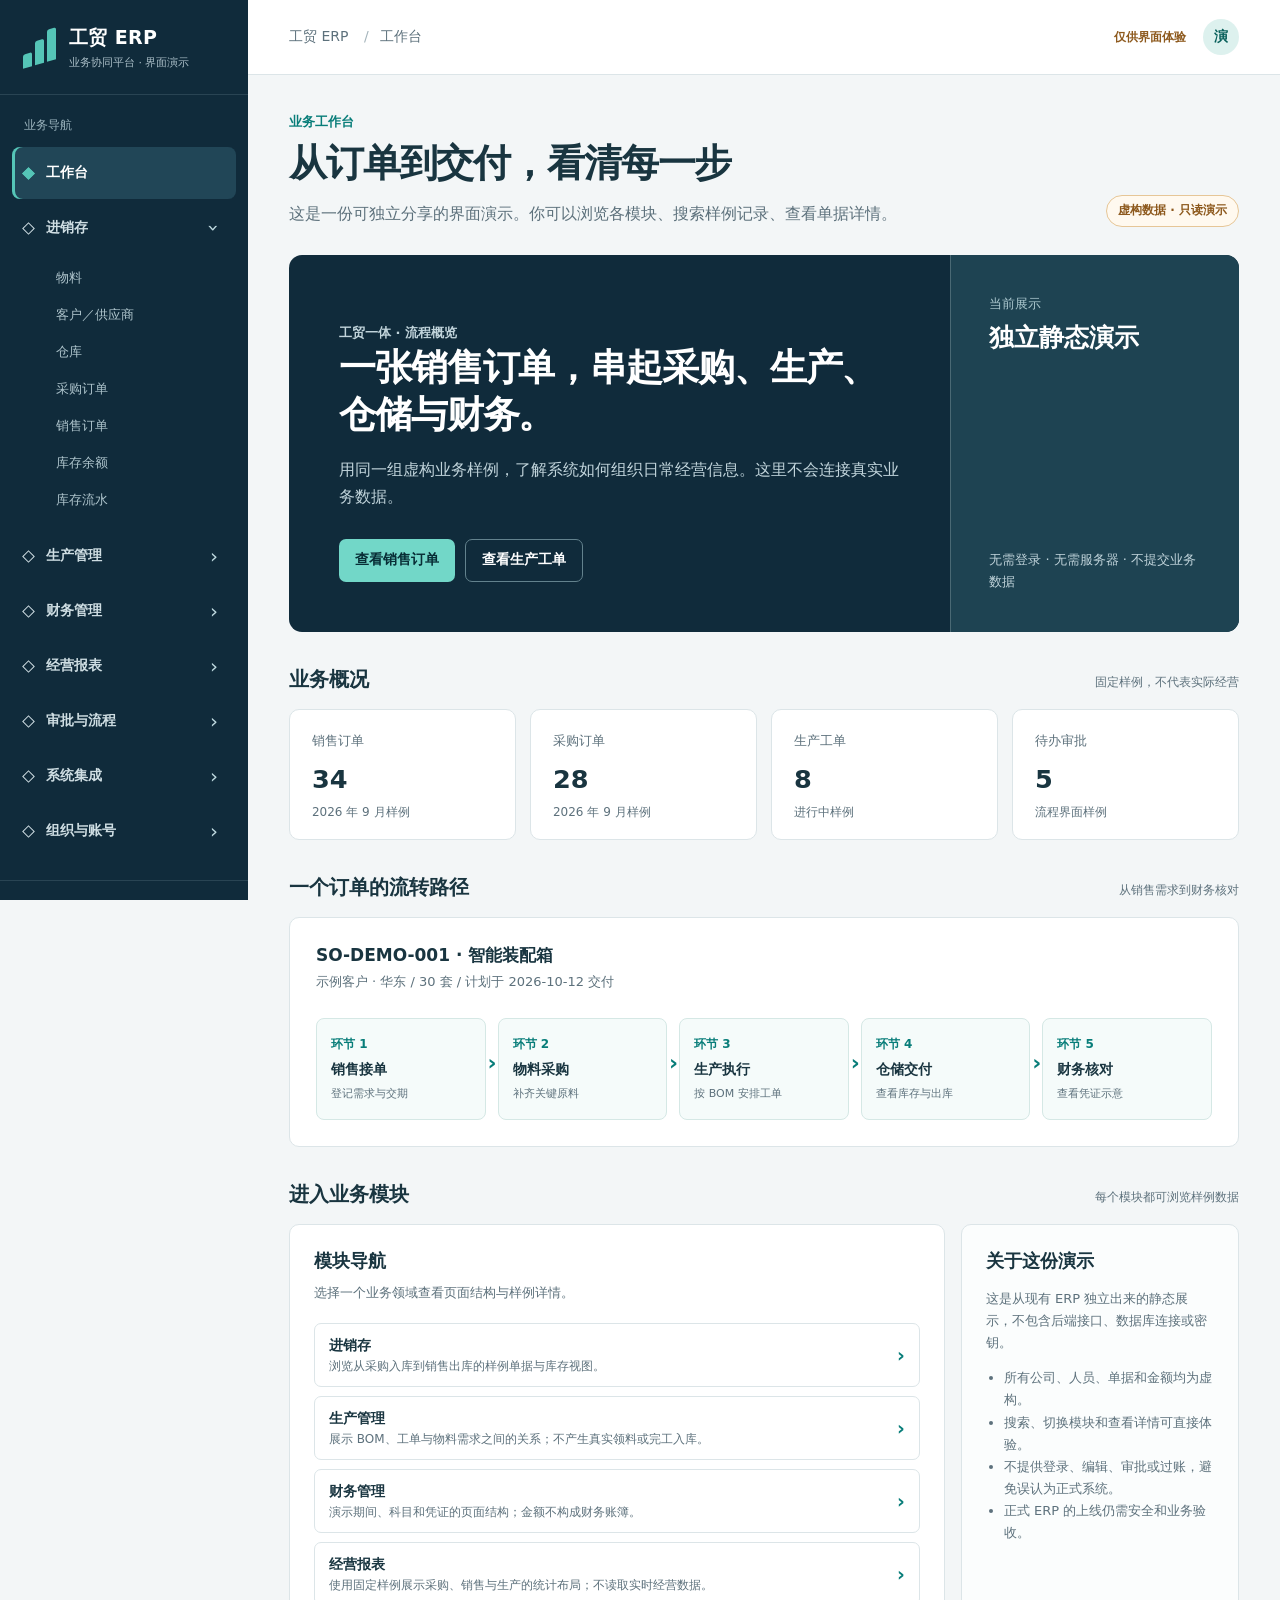
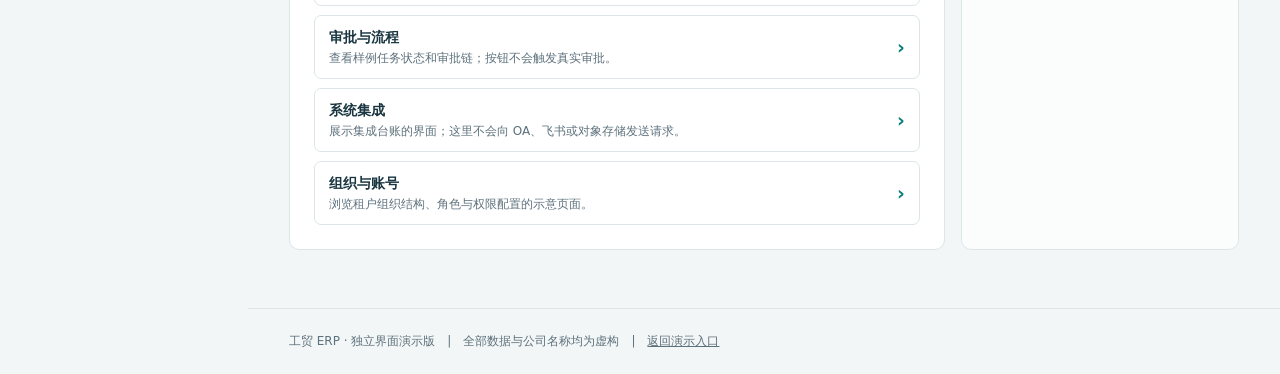
==== app.html @ 111244ff "Add standalone demo workspace page" ====
<!doctype html>
<html lang="zh-CN">
  <head>
    <meta charset="UTF-8" />
    <meta name="viewport" content="width=device-width, initial-scale=1" />
    <meta http-equiv="Content-Security-Policy" content="default-src 'self'; connect-src 'none'; img-src 'self' data:; script-src 'self'; style-src 'self'; object-src 'none'; base-uri 'none'; form-action 'none'" />
    <meta name="description" content="工贸 ERP 独立界面演示。全部内容为虚构样例，不连接业务系统。" />
    <meta name="theme-color" content="#102b3b" />
    <title>工贸 ERP · 界面演示</title>
    <link rel="stylesheet" href="./styles.css" />
    <script src="./app.js" defer></script>
  </head>
  <body>
    <a class="skip-link" href="#main-content">跳转到主内容</a>
    <div class="site-shell">
      <aside class="sidebar" id="sidebar" aria-label="业务导航">
        <a class="brand" href="#/home" aria-label="工贸 ERP 演示工作台">
          <span class="brand-mark" aria-hidden="true"><i></i><i></i><i></i></span>
          <span><strong>工贸 ERP</strong><small>业务协同平台 · 界面演示</small></span>
        </a>
        <div class="sidebar-inner">
          <p class="nav-caption">业务导航</p>
          <nav id="nav" aria-label="模块导航"></nav>
        </div>
        <div class="sidebar-note">
          <span class="demo-light" aria-hidden="true"></span><strong>独立演示版</strong>
          <p>只展示虚构数据；不会访问正式 ERP，也不会保存业务操作。</p>
        </div>
      </aside>

      <div class="main-column">
        <header class="topbar">
          <button class="mobile-menu" id="mobile-menu" type="button" aria-label="打开业务导航" aria-controls="sidebar" aria-expanded="false">
            <span></span><span></span><span></span>
          </button>
          <div class="breadcrumb" id="breadcrumb" aria-label="当前位置">工贸 ERP <span>/</span> 工作台</div>
          <div class="topbar-right">
            <span class="topbar-demo">仅供界面体验</span>
            <span class="avatar" aria-label="演示用户">演</span>
          </div>
        </header>
        <main id="main-content" tabindex="-1"></main>
        <footer class="site-footer">工贸 ERP · 独立界面演示版　|　全部数据与公司名称均为虚构　|　<a href="./index.html">返回演示入口</a></footer>
      </div>
    </div>
    <button class="nav-backdrop" id="nav-backdrop" type="button" aria-label="关闭业务导航" hidden></button>
    <dialog id="detail-dialog" class="detail-dialog" aria-labelledby="dialog-title">
      <div class="dialog-head">
        <div><span class="dialog-eyebrow">样例详情</span><h2 id="dialog-title">业务单据</h2></div>
        <button id="close-dialog" type="button" class="icon-close" aria-label="关闭详情">×</button>
      </div>
      <div id="dialog-content"></div>
      <p class="dialog-note">此处仅供查看示例，不会提交、审批或过账。</p>
    </dialog>
    <div class="sr-only" id="status" role="status" aria-live="polite"></div>
  </body>
</html>
---- styles.css ----
:root {
  color-scheme: light;
  font-family: "Inter", "PingFang SC", "Microsoft YaHei", system-ui, sans-serif;
  font-size: 16px;
  color: #193540;
  background: #f3f6f7;
  --nav: #102b3b;
  --nav-hover: #214657;
  --teal: #087d79;
  --teal-dark: #076763;
  --mint: #55c5b7;
  --paper: #ffffff;
  --canvas: #f3f6f7;
  --ink: #193540;
  --muted: #5d717c;
  --line: #dce5e8;
  --soft: #eaf4f2;
  --amber: #8d591d;
}

* { box-sizing: border-box; }
html { scroll-behavior: smooth; }
body { margin: 0; min-width: 320px; }
button, input { font: inherit; }
button { cursor: pointer; }
a { color: inherit; }
:focus-visible { outline: 3px solid #2a9f9b; outline-offset: 3px; }
[hidden] { display: none !important; }
.sr-only { position: absolute; width: 1px; height: 1px; padding: 0; margin: -1px; overflow: hidden; clip: rect(0, 0, 0, 0); white-space: nowrap; border: 0; }
.skip-link { position: fixed; z-index: 100; top: -60px; left: 12px; padding: 10px 16px; background: white; border: 2px solid var(--teal); text-decoration: none; }
.skip-link:focus { top: 12px; }

.site-shell { min-height: 100vh; display: grid; grid-template-columns: 248px minmax(0, 1fr); }
.sidebar { position: sticky; top: 0; height: 100vh; display: flex; flex-direction: column; overflow-y: auto; background: var(--nav); color: #ecf5f6; z-index: 30; }
.brand { min-height: 95px; padding: 24px 23px; display: flex; gap: 13px; align-items: center; border-bottom: 1px solid #294453; color: white; text-decoration: none; }
.brand strong, .brand small { display: block; }
.brand strong { font-size: 19px; letter-spacing: .02em; }
.brand small { margin-top: 4px; font-size: 11px; color: #a9bdc6; }
.brand-mark { width: 33px; height: 34px; display: flex; align-items: flex-end; gap: 3px; transform: skewY(-16deg); flex: none; }
.brand-mark i { display: block; flex: 1; background: var(--mint); border-radius: 2px 2px 0 0; }
.brand-mark i:nth-child(1) { height: 14px; }
.brand-mark i:nth-child(2) { height: 24px; }
.brand-mark i:nth-child(3) { height: 32px; }
.sidebar-inner { padding: 22px 12px 20px; flex: 1; }
.nav-caption { margin: 0 12px 13px; color: #9bb4be; font-size: 12px; }
.nav-row { display: flex; align-items: center; min-height: 52px; border-radius: 8px; margin: 3px 0; }
.nav-row:hover, .nav-row.active { background: var(--nav-hover); }
.nav-row.active { box-shadow: inset 3px 0 0 var(--mint); }
.nav-link { display: flex; align-items: center; min-height: 52px; flex: 1; min-width: 0; gap: 13px; padding: 10px 12px; color: #cfdee3; text-decoration: none; font-size: 14px; font-weight: 600; }
.nav-row.active .nav-link { color: white; }
.nav-icon { width: 9px; height: 9px; border: 1.5px solid currentColor; transform: rotate(45deg); flex: none; }
.nav-row.active .nav-icon { background: var(--mint); border-color: var(--mint); }
.nav-expand { width: 44px; height: 44px; flex: none; border: 0; border-radius: 8px; color: #bfdae0; background: none; font-size: 20px; line-height: 1; }
.nav-expand:hover { background: #2c5868; color: white; }
.nav-expand[aria-expanded="true"] .chevron { transform: rotate(90deg); }
.chevron { display: block; transition: transform .18s ease; }
.subnav { padding: 3px 0 9px 33px; display: grid; gap: 1px; }
.subnav a { display: block; padding: 9px 11px; border-radius: 6px; color: #aec4cc; font-size: 13px; text-decoration: none; }
.subnav a:hover, .subnav a.active { color: white; background: #214657; }
.subnav a.active { box-shadow: inset 2px 0 0 var(--mint); }
.sidebar-note { padding: 22px 24px 26px; border-top: 1px solid #294453; font-size: 12px; line-height: 1.6; }
.sidebar-note strong { font-weight: 600; }
.sidebar-note p { margin: 10px 0 0; color: #a9bdc6; }
.demo-light { display: inline-block; width: 8px; height: 8px; margin-right: 8px; border-radius: 50%; background: #e4af64; }

.main-column { min-width: 0; display: flex; flex-direction: column; }
.topbar { height: 75px; display: flex; align-items: center; justify-content: space-between; gap: 16px; padding: 0 clamp(20px, 3.2vw, 48px); background: white; border-bottom: 1px solid var(--line); }
.breadcrumb { min-width: 0; flex: 1; color: var(--muted); font-size: 14px; }
.breadcrumb span { padding: 0 11px; color: #a4b4bb; }
.topbar-right { display: flex; align-items: center; gap: 17px; }
.topbar-demo { color: var(--amber); font-size: 12px; font-weight: 600; }
.avatar { width: 36px; height: 36px; display: grid; place-items: center; border-radius: 50%; color: #075f5a; background: #ddf1ee; font-size: 14px; font-weight: 700; }
.mobile-menu { display: none; width: 44px; height: 44px; padding: 12px 10px; border: 1px solid var(--line); border-radius: 8px; background: white; }
.mobile-menu span { display: block; height: 2px; margin: 4px 0; background: var(--ink); }
.nav-backdrop { display: none; }

#main-content { width: min(100%, 1500px); min-width: 0; flex: 1; margin: 0 auto; padding: 38px clamp(20px, 3.2vw, 48px) 58px; outline: none; }
.page-heading { display: flex; align-items: flex-end; justify-content: space-between; gap: 24px; margin-bottom: 28px; }
.eyebrow { margin: 0 0 9px; color: var(--teal); font-size: 13px; font-weight: 700; }
h1 { margin: 0; font-size: clamp(28px, 3vw, 38px); line-height: 1.25; letter-spacing: -.03em; }
.page-lead { max-width: 680px; margin: 12px 0 0; color: var(--muted); line-height: 1.7; }
.demo-pill { flex: none; display: inline-flex; align-items: center; min-height: 32px; padding: 5px 11px; border: 1px solid #e6c697; border-radius: 100px; color: var(--amber); background: #fff9ef; font-size: 12px; font-weight: 700; }
.site-footer { padding: 24px clamp(20px, 3.2vw, 48px); color: var(--muted); border-top: 1px solid var(--line); font-size: 12px; }

.hero { display: grid; grid-template-columns: minmax(0, 1.6fr) minmax(250px, .7fr); overflow: hidden; border-radius: 13px; background: var(--nav); color: white; }
.hero-main { padding: clamp(30px, 4vw, 50px); }
.hero-kicker { margin: 0 0 12px; color: #80d3c8; font-size: 13px; font-weight: 700; }
.hero h2 { max-width: 620px; margin: 0; font-size: clamp(24px, 3vw, 37px); line-height: 1.28; letter-spacing: -.03em; }
.hero p { max-width: 570px; margin: 17px 0 0; color: #c1d4db; line-height: 1.7; }
.hero-actions { display: flex; flex-wrap: wrap; gap: 10px; margin-top: 29px; }
.primary-link, .secondary-link, .ghost-button { min-height: 43px; display: inline-flex; align-items: center; justify-content: center; padding: 10px 16px; border-radius: 7px; font-size: 14px; font-weight: 600; text-decoration: none; }
.primary-link { color: #082e36; background: #72d7c8; }
.primary-link:hover { background: #92e3d8; }
.secondary-link { color: white; border: 1px solid #63828d; }
.secondary-link:hover { background: #294958; }
.ghost-button { color: var(--teal-dark); background: white; border: 1px solid var(--line); }
.ghost-button:hover { background: var(--soft); }
.hero-side { padding: clamp(30px, 3vw, 42px); display: flex; flex-direction: column; justify-content: space-between; background: #1e4352; border-left: 1px solid #4a6974; }
.hero-side span { color: #abc7ce; font-size: 13px; }
.hero-side strong { display: block; margin-top: 8px; font-size: 25px; }
.hero-side p { margin: 30px 0 0; color: #c1d4db; font-size: 13px; line-height: 1.7; }

.section-head { display: flex; justify-content: space-between; align-items: baseline; gap: 16px; margin: 34px 0 16px; }
.section-head h2 { margin: 0; font-size: 20px; }
.section-head span { color: var(--muted); font-size: 12px; }
.metric-grid { display: grid; grid-template-columns: repeat(4, minmax(0, 1fr)); gap: 14px; }
.metric { padding: 22px 22px 18px; background: white; border: 1px solid var(--line); border-radius: 10px; }
.metric-label { display: block; color: var(--muted); font-size: 13px; }
.metric strong { display: block; margin-top: 14px; font-size: clamp(23px, 2vw, 31px); line-height: 1.2; font-variant-numeric: tabular-nums; }
.metric small { display: block; margin-top: 9px; color: var(--muted); font-size: 12px; }
.metric small.up { color: var(--teal-dark); }
.metric small.warn { color: var(--amber); }
.flow-card, .panel, .notice-card { background: white; border: 1px solid var(--line); border-radius: 10px; }
.flow-card { padding: 26px; }
.flow-card h3 { margin: 0 0 6px; font-size: 17px; }
.flow-card > p { margin: 0; color: var(--muted); font-size: 13px; }
.flow-line { display: grid; grid-template-columns: repeat(5, minmax(0, 1fr)); gap: 12px; margin-top: 27px; }
.flow-step { position: relative; min-width: 0; padding: 17px 14px; border: 1px solid #d5e8e5; border-radius: 8px; background: #f5fbfa; }
.flow-step:not(:last-child)::after { content: '›'; position: absolute; right: -12px; top: 31px; z-index: 1; color: var(--teal); font-size: 22px; font-weight: 700; }
.flow-step span { display: block; color: var(--teal); font-size: 12px; font-weight: 700; }
.flow-step strong { display: block; margin-top: 8px; font-size: 14px; }
.flow-step small { display: block; margin-top: 7px; color: var(--muted); font-size: 11px; line-height: 1.5; }
.content-grid { display: grid; grid-template-columns: minmax(0, 1.65fr) minmax(250px, .7fr); gap: 16px; }
.panel { min-width: 0; padding: 24px; }
.panel h2, .notice-card h2 { margin: 0 0 15px; font-size: 18px; }
.panel-intro { margin: -5px 0 19px; color: var(--muted); font-size: 13px; line-height: 1.6; }
.notice-card { padding: 24px; background: #fbfdfd; }
.notice-card p, .notice-card li { color: var(--muted); font-size: 13px; line-height: 1.7; }
.notice-card ul { padding-left: 18px; margin: 12px 0 0; }
.module-links { display: grid; gap: 9px; }
.module-link { display: flex; align-items: center; justify-content: space-between; gap: 15px; min-height: 58px; padding: 11px 14px; border: 1px solid var(--line); border-radius: 7px; text-decoration: none; }
.module-link:hover { border-color: #83bdb9; background: #f5fbfa; }
.module-link strong { font-size: 14px; }
.module-link small { display: block; margin-top: 3px; color: var(--muted); font-size: 12px; }
.module-link b { color: var(--teal); font-size: 19px; }

.tab-list { display: flex; flex-wrap: wrap; gap: 8px; margin: 0 0 19px; }
.tab-list a { display: inline-flex; align-items: center; min-height: 42px; padding: 8px 13px; border: 1px solid var(--line); border-radius: 7px; color: var(--muted); background: white; text-decoration: none; font-size: 13px; }
.tab-list a:hover { border-color: #82bdb9; }
.tab-list a.active { color: white; border-color: var(--teal); background: var(--teal); }
.table-toolbar { display: flex; justify-content: space-between; align-items: center; gap: 16px; margin-bottom: 16px; }
.table-toolbar h2 { margin: 0; font-size: 18px; }
.search-label { width: min(260px, 100%); color: var(--muted); font-size: 12px; }
.search-label span { display: block; margin-bottom: 5px; }
.search-label input { width: 100%; min-height: 41px; padding: 9px 11px; border: 1px solid #c9d7dc; border-radius: 7px; color: var(--ink); background: white; font-size: 14px; }
.search-label input::placeholder { color: #74858e; }
.table-scroll { max-width: 100%; overflow-x: auto; }
table { width: 100%; min-width: 680px; border-collapse: collapse; text-align: left; }
th { padding: 12px 14px; color: #667984; background: #f6f9f9; font-size: 12px; font-weight: 700; white-space: nowrap; }
td { padding: 14px; border-bottom: 1px solid #e8eef0; font-size: 13px; line-height: 1.5; white-space: nowrap; }
tbody tr:last-child td { border-bottom: 0; }
td:first-child { color: var(--ink); font-weight: 600; }
.number { font-variant-numeric: tabular-nums; white-space: nowrap; }
.status-tag { display: inline-block; min-width: 68px; padding: 5px 8px; border-radius: 5px; color: #066962; background: #e1f2ef; font-size: 12px; font-weight: 700; text-align: center; white-space: nowrap; }
.status-tag.pending { color: var(--amber); background: #fff3dc; }
.status-tag.neutral { color: #526a77; background: #eaf0f2; }
.text-button { padding: 8px 4px; border: 0; color: var(--teal-dark); background: transparent; font-size: 13px; font-weight: 700; text-decoration: underline; text-underline-offset: 3px; }
.text-button:hover { color: #044c49; }
.empty-state { padding: 30px 12px; color: var(--muted); text-align: center; font-size: 13px; }
.table-footer { margin: 14px 0 0; color: var(--muted); font-size: 12px; }

.detail-dialog { width: min(520px, calc(100vw - 32px)); max-height: min(82vh, 700px); padding: 0; border: 1px solid var(--line); border-radius: 12px; color: var(--ink); box-shadow: 0 22px 60px #0b27324d; }
.detail-dialog::backdrop { background: #0a2435a8; }
.dialog-head { display: flex; align-items: flex-start; justify-content: space-between; padding: 25px 27px 18px; border-bottom: 1px solid var(--line); }
.dialog-eyebrow { color: var(--teal); font-size: 12px; font-weight: 700; }
.dialog-head h2 { margin: 6px 0 0; font-size: 22px; }
.icon-close { width: 42px; height: 42px; border: 1px solid var(--line); border-radius: 7px; color: var(--ink); background: white; font-size: 26px; line-height: 1; }
.icon-close:hover { background: var(--soft); }
.detail-list { display: grid; grid-template-columns: 120px minmax(0, 1fr); gap: 14px 20px; margin: 0; padding: 24px 27px; font-size: 14px; }
.detail-list dt { color: var(--muted); }
.detail-list dd { margin: 0; overflow-wrap: anywhere; font-weight: 600; }
.dialog-note { margin: 0; padding: 16px 27px 22px; border-top: 1px solid var(--line); color: var(--muted); background: #f8fbfb; font-size: 12px; line-height: 1.6; }

@media (max-width: 1120px) {
  .metric-grid { grid-template-columns: repeat(2, minmax(0, 1fr)); }
  .flow-line { grid-template-columns: repeat(3, minmax(0, 1fr)); }
  .flow-step::after { display: none; }
}
@media (max-width: 900px) {
  .site-shell { display: block; }
  .sidebar { position: fixed; left: 0; top: 0; width: min(300px, 86vw); transform: translateX(-102%); transition: transform .22s ease; }
  .sidebar.is-open { transform: translateX(0); }
  .mobile-menu { display: block; }
  .nav-backdrop:not([hidden]) { display: block; position: fixed; inset: 0; z-index: 20; border: 0; background: #0a24359c; }
  .topbar { height: 66px; }
  .hero, .content-grid { grid-template-columns: minmax(0, 1fr); }
  .hero-side { border-left: 0; border-top: 1px solid #4a6974; }
  .hero-side p { margin-top: 14px; }
}
@media (max-width: 620px) {
  #main-content { padding-top: 28px; }
  .topbar-demo { display: none; }
  .page-heading { display: block; }
  .demo-pill { margin-top: 18px; }
  .metric-grid { gap: 10px; }
  .metric { padding: 17px; }
  .flow-line { grid-template-columns: 1fr; }
  .flow-step { padding: 14px; }
  .table-toolbar { align-items: stretch; flex-direction: column; }
  .search-label { width: 100%; }
  .panel, .notice-card, .flow-card { padding: 18px; }
  .breadcrumb { overflow: hidden; text-overflow: ellipsis; white-space: nowrap; }
  .detail-list { grid-template-columns: 1fr; gap: 3px; }
  .detail-list dd { margin-bottom: 9px; }
}
@media (prefers-reduced-motion: reduce) {
  html { scroll-behavior: auto; }
  .sidebar, .chevron { transition: none; }
}
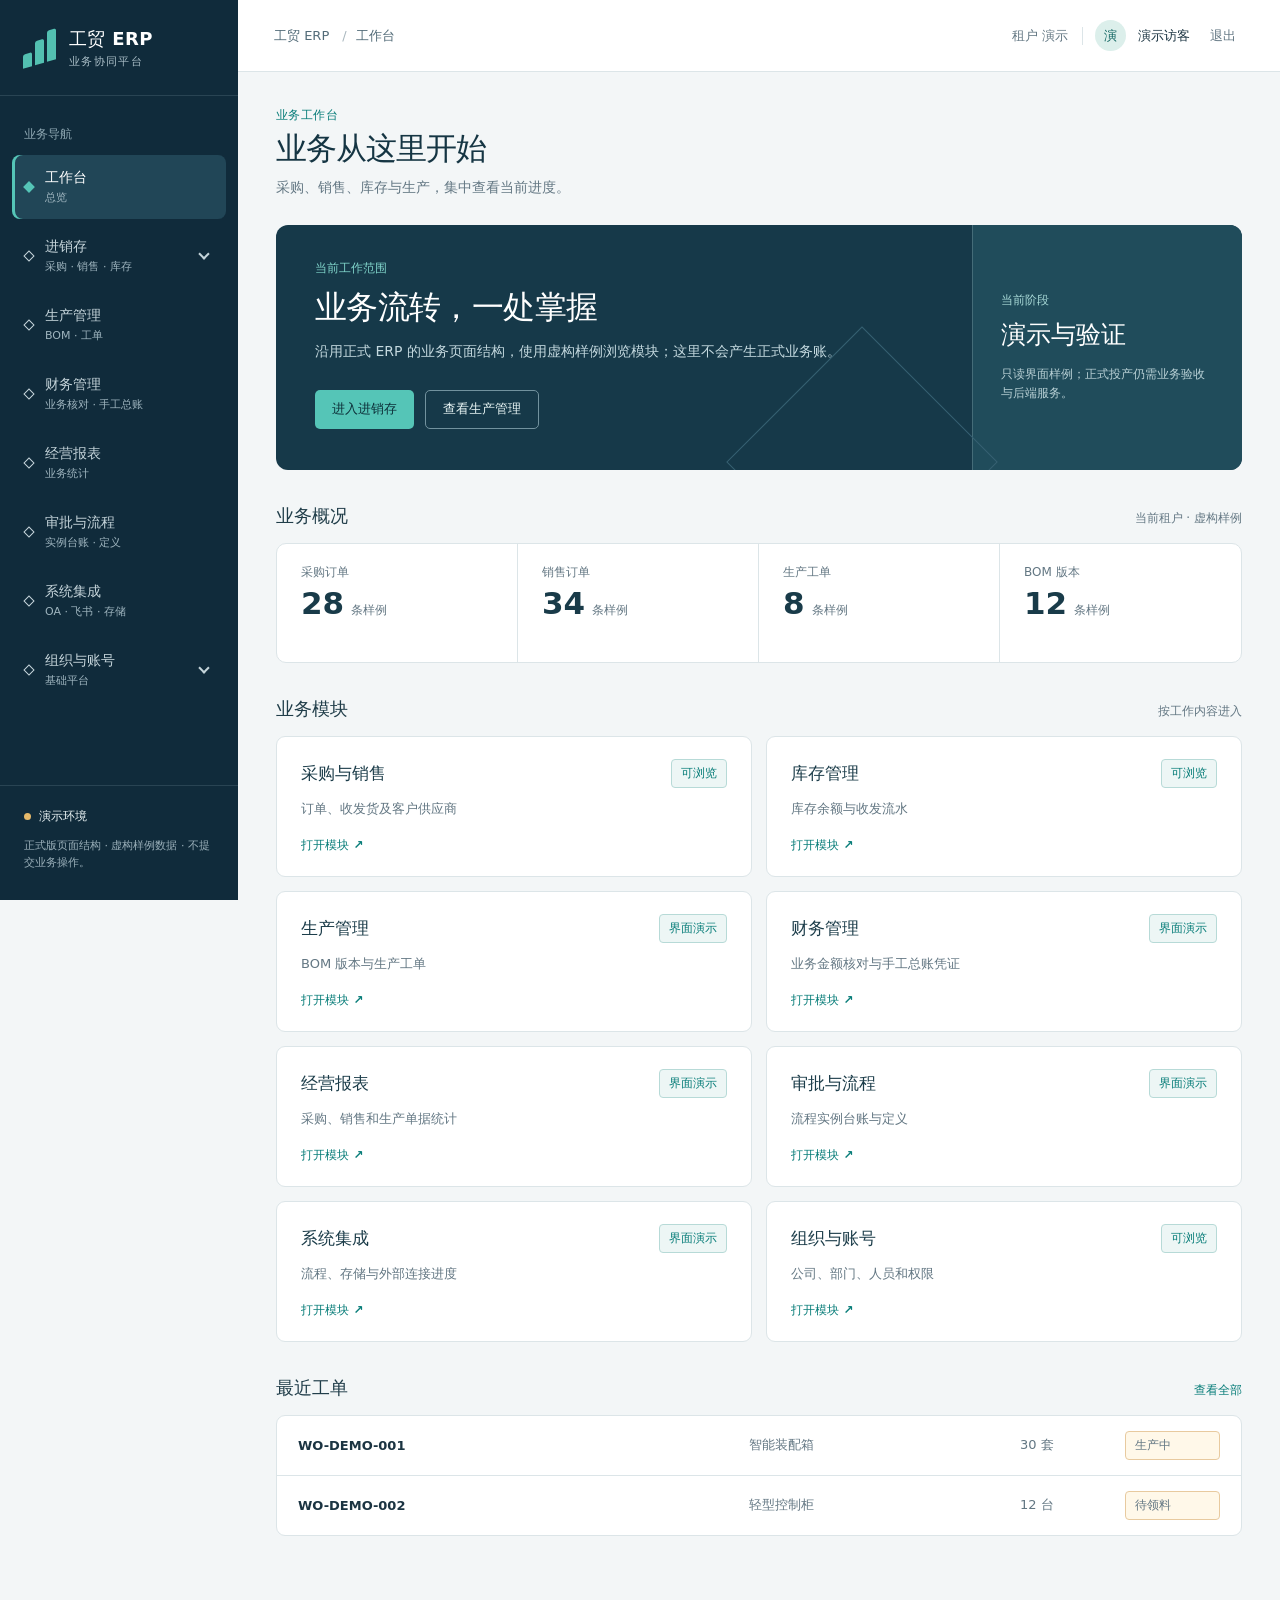
==== commit 987540ba: "Use official ERP shell for public demo" ====
--- a/app.html
+++ b/app.html
@@ -8,39 +8,38 @@
     <meta name="theme-color" content="#102b3b" />
     <title>工贸 ERP · 界面演示</title>
     <link rel="stylesheet" href="./styles.css" />
+    <link rel="stylesheet" href="./formal-base.css" />
+    <link rel="stylesheet" href="./demo-overrides.css" />
     <script src="./app.js" defer></script>
   </head>
   <body>
     <a class="skip-link" href="#main-content">跳转到主内容</a>
-    <div class="site-shell">
-      <aside class="sidebar" id="sidebar" aria-label="业务导航">
+    <div class="app-layout">
+      <aside class="app-sidebar" id="sidebar" aria-label="主导航">
         <a class="brand" href="#/home" aria-label="工贸 ERP 演示工作台">
-          <span class="brand-mark" aria-hidden="true"><i></i><i></i><i></i></span>
-          <span><strong>工贸 ERP</strong><small>业务协同平台 · 界面演示</small></span>
+          <span class="brand-mark" aria-hidden="true"><span></span><span></span><span></span></span>
+          <span><strong>工贸 ERP</strong><small>业务协同平台</small></span>
         </a>
-        <div class="sidebar-inner">
-          <p class="nav-caption">业务导航</p>
-          <nav id="nav" aria-label="模块导航"></nav>
-        </div>
-        <div class="sidebar-note">
-          <span class="demo-light" aria-hidden="true"></span><strong>独立演示版</strong>
-          <p>只展示虚构数据；不会访问正式 ERP，也不会保存业务操作。</p>
+        <p class="nav-caption">业务导航</p>
+        <nav class="main-nav" id="nav" aria-label="业务导航"></nav>
+        <div class="sidebar-foot">
+          <div class="environment-badge"><span class="environment-dot" aria-hidden="true"></span> 演示环境</div>
+          <p>正式版页面结构 · 虚构样例数据 · 不提交业务操作。</p>
         </div>
       </aside>
 
-      <div class="main-column">
-        <header class="topbar">
-          <button class="mobile-menu" id="mobile-menu" type="button" aria-label="打开业务导航" aria-controls="sidebar" aria-expanded="false">
-            <span></span><span></span><span></span>
-          </button>
-          <div class="breadcrumb" id="breadcrumb" aria-label="当前位置">工贸 ERP <span>/</span> 工作台</div>
-          <div class="topbar-right">
-            <span class="topbar-demo">仅供界面体验</span>
-            <span class="avatar" aria-label="演示用户">演</span>
+      <div class="app-main">
+        <header class="app-header">
+          <button class="mobile-menu" id="mobile-menu" type="button" aria-label="打开导航" aria-controls="sidebar" aria-expanded="false">菜单</button>
+          <div class="header-location" id="breadcrumb" aria-label="当前位置">工贸 ERP <span>/</span> 工作台</div>
+          <div class="header-user">
+            <span class="tenant-label">租户 演示</span>
+            <span class="user-avatar" aria-hidden="true">演</span>
+            <span class="user-name">演示访客</span>
+            <a class="header-logout" href="./index.html">退出</a>
           </div>
         </header>
         <main id="main-content" tabindex="-1"></main>
-        <footer class="site-footer">工贸 ERP · 独立界面演示版　|　全部数据与公司名称均为虚构　|　<a href="./index.html">返回演示入口</a></footer>
       </div>
     </div>
     <button class="nav-backdrop" id="nav-backdrop" type="button" aria-label="关闭业务导航" hidden></button>
--- a/styles.css
+++ b/styles.css
@@ -207,4 +207,89 @@
   html { scroll-behavior: auto; }
   .sidebar, .chevron { transition: none; }
 }
+
+/* GitHub Pages demo entry: an invitation, not an authentication form. */
+.entry-page { min-height: 100vh; background: var(--paper); }
+.entry-layout { display: grid; grid-template-columns: minmax(0, 1.1fr) minmax(420px, .9fr); min-height: 100vh; }
+.entry-story { display: flex; flex-direction: column; justify-content: space-between; gap: 46px; min-width: 0; padding: clamp(30px, 4.5vw, 68px); color: white; background: radial-gradient(circle at 90% 5%, #245767 0, transparent 39%), linear-gradient(145deg, #102b3b 0%, #123b49 68%, #0b5554 100%); }
+.entry-story-top { display: flex; align-items: center; gap: 14px; }
+.entry-story-brand strong, .entry-story-brand small { display: block; }
+.entry-story-brand strong { font-size: 19px; letter-spacing: .015em; }
+.entry-story-brand small { margin-top: 3px; color: #a8ccd0; font-size: 12px; }
+.entry-story-body { width: min(100%, 690px); margin: auto 0; }
+.entry-kicker, .entry-access-kicker { margin: 0; color: #72d8ca; font-size: 12px; font-weight: 700; letter-spacing: .16em; }
+.entry-story h1 { margin: 19px 0 20px; max-width: 620px; font-size: clamp(32px, 3.3vw, 53px); font-weight: 750; letter-spacing: -.04em; line-height: 1.18; }
+.entry-story-body > p:not(.entry-kicker) { max-width: 540px; margin: 0; color: #c8dcdf; font-size: 15px; line-height: 1.85; }
+.entry-flow { display: grid; grid-template-columns: repeat(4, minmax(0, 1fr)); gap: 16px; margin: 48px 0 0; padding: 0; list-style: none; counter-reset: entry-step; }
+.entry-flow li { min-width: 0; padding-top: 18px; border-top: 1px solid #83b4b855; counter-increment: entry-step; }
+.entry-flow li::before { content: '0' counter(entry-step); display: block; margin-bottom: 19px; color: #79d9c9; font-size: 12px; font-weight: 700; }
+.entry-flow span, .entry-flow small { display: block; }
+.entry-flow span { font-size: 14px; font-weight: 700; }
+.entry-flow small { margin-top: 7px; color: #aac7ce; font-size: 11px; line-height: 1.5; }
+.entry-story-foot { margin: 0; color: #a8c5cc; font-size: 12px; }
+.entry-access { display: grid; place-items: center; min-width: 0; padding: 48px clamp(30px, 5vw, 96px); background: #f8fbfb; }
+.entry-access-inner { width: min(100%, 440px); }
+.entry-access-mark { display: inline-flex; align-items: center; gap: 10px; margin-bottom: clamp(48px, 9vh, 104px); color: var(--nav); font-size: 13px; font-weight: 800; letter-spacing: .02em; }
+.entry-access-mark span { padding: 5px 8px; border: 1px solid #beddd8; border-radius: 4px; color: var(--teal-dark); background: #eaf6f3; font-size: 11px; font-weight: 700; }
+.entry-access-kicker { color: var(--teal); }
+.entry-access h2 { margin: 13px 0 13px; color: var(--nav); font-size: clamp(29px, 2.5vw, 38px); line-height: 1.24; }
+.entry-access-lead { margin: 0; color: var(--muted); font-size: 14px; line-height: 1.75; }
+.entry-identity { display: flex; align-items: center; gap: 13px; margin: 38px 0 17px; padding: 17px; border: 1px solid var(--line); border-radius: 9px; background: white; }
+.entry-identity-avatar { display: grid; place-items: center; flex: 0 0 42px; height: 42px; border-radius: 50%; color: var(--teal-dark); background: #dcefeb; font-size: 15px; font-weight: 800; }
+.entry-identity strong, .entry-identity small { display: block; }
+.entry-identity strong { font-size: 14px; }
+.entry-identity small { margin-top: 5px; color: var(--muted); font-size: 12px; }
+.entry-button { display: flex; align-items: center; justify-content: space-between; min-height: 50px; padding: 12px 19px; border-radius: 7px; color: white; background: var(--teal); font-size: 14px; font-weight: 700; text-decoration: none; transition: background .18s ease, transform .18s ease; }
+.entry-button:hover { background: var(--teal-dark); transform: translateY(-1px); }
+.entry-button span { font-size: 22px; line-height: 1; }
+.entry-hint { margin: 15px 0 0; color: var(--muted); font-size: 12px; line-height: 1.7; }
+.entry-divider { height: 1px; margin: 35px 0 20px; background: var(--line); }
+.entry-meta { margin: 0; color: #6b7e88; font-size: 12px; line-height: 1.65; }
+@media (max-width: 900px) {
+  .entry-layout { display: flex; flex-direction: column; }
+  .entry-access { order: -1; min-height: 70vh; padding: 42px 24px 48px; }
+  .entry-access-mark { margin-bottom: 56px; }
+  .entry-story { gap: 32px; padding: 35px 24px; }
+  .entry-story-body { margin: 0; }
+  .entry-flow { margin-top: 36px; }
+}
+@media (max-width: 620px) {
+  .entry-access { min-height: 0; }
+  .entry-story h1 { font-size: 34px; }
+  .entry-flow { grid-template-columns: repeat(2, minmax(0, 1fr)); gap: 21px; }
+}
+@media (prefers-reduced-motion: reduce) {
+  .entry-button { transition: none; }
+}
+
+/* The public demo entrance mirrors the real ERP login layout. */
+.demo-login-page { min-height: 100vh; background: #f5f8f8; }
+.demo-login-layout { display: grid; grid-template-columns: minmax(0, 1fr) minmax(440px, 48%); min-height: 100vh; }
+.demo-login-intro { display: flex; flex-direction: column; justify-content: space-between; min-width: 0; min-height: 100vh; padding: clamp(35px, 5vw, 72px); color: white; background: #143a49; }
+.demo-login-brand { display: flex; align-items: center; gap: 14px; font-size: 20px; }
+.demo-login-brand strong { font-weight: 700; }
+.demo-login-message > p { margin: 0 0 18px; color: #76c8c0; font-size: 13px; }
+.demo-login-message h1 { margin: 0 0 22px; font-size: clamp(32px, 4vw, 56px); line-height: 1.25; letter-spacing: -.04em; }
+.demo-login-message h1 span { display: block; }
+.demo-login-message > span { color: #bdd3d9; font-size: 16px; }
+.demo-login-intro > small { color: #b4cdd3; font-size: 12px; }
+.demo-login-panel { display: grid; place-items: center; min-width: 0; padding: 24px; }
+.demo-login-card { width: min(100%, 390px); }
+.demo-login-eyebrow { margin: 0 0 7px; color: #087d79; font-size: 13px; font-weight: 700; }
+.demo-login-card h2 { margin: 0; color: #173948; font-size: 30px; letter-spacing: -.03em; }
+.demo-login-description { margin: 14px 0 26px; color: #637783; font-size: 13px; line-height: 1.6; }
+.demo-login-fields { display: grid; gap: 18px; }
+.demo-login-field > span { display: block; margin-bottom: 9px; color: #405766; font-size: 14px; }
+.demo-login-field > div { display: flex; align-items: center; min-height: 33px; padding: 4px 11px; border: 1px solid #d4dce2; border-radius: 4px; color: #667984; background: #fff; font-size: 13px; }
+.demo-login-button { display: grid; place-items: center; min-height: 44px; margin-top: 18px; border-radius: 4px; color: white; background: #087d79; font-size: 14px; text-decoration: none; }
+.demo-login-button:hover { background: #066864; }
+.demo-login-notice { margin: 17px 0 0; color: #637783; font-size: 12px; line-height: 1.65; }
+@media (max-width: 760px) {
+  .demo-login-layout { display: block; }
+  .demo-login-intro { min-height: 230px; padding: 28px 25px; }
+  .demo-login-message > p, .demo-login-intro > small { display: none; }
+  .demo-login-message h1 { margin-bottom: 10px; font-size: 28px; }
+  .demo-login-message > span { font-size: 12px; }
+  .demo-login-panel { padding: 56px 24px 48px; }
+}
 
--- a/formal-base.css
+++ b/formal-base.css
@@ -0,0 +1,1105 @@
+:root {
+  color: #1b3442;
+  background: #f3f6f7;
+  font-family:
+    Inter,
+    'PingFang SC',
+    'Microsoft YaHei',
+    system-ui,
+    -apple-system,
+    BlinkMacSystemFont,
+    sans-serif;
+  font-synthesis: none;
+  --ink: #1b3442;
+  --muted: #637783;
+  --nav: #102b3b;
+  --accent: #087d79;
+  --line: #dce5e8;
+  --surface: #ffffff;
+  --el-color-primary: #087d79;
+  --el-color-primary-light-3: #43a5a0;
+  --el-color-primary-light-5: #83bdb9;
+  --el-color-primary-light-7: #b7dad7;
+  --el-color-primary-light-8: #d2e8e5;
+  --el-color-primary-light-9: #edf6f5;
+  --el-color-primary-dark-2: #066864;
+}
+
+* {
+  box-sizing: border-box;
+}
+
+body {
+  margin: 0;
+  min-width: 320px;
+  min-height: 100vh;
+}
+
+button,
+input,
+select {
+  font: inherit;
+}
+button:focus-visible,
+a:focus-visible,
+input:focus-visible,
+select:focus-visible {
+  outline: 3px solid #24a5a0;
+  outline-offset: 2px;
+}
+a {
+  color: inherit;
+}
+.skip-link {
+  position: fixed;
+  z-index: 30;
+  left: 12px;
+  top: -60px;
+  padding: 10px 14px;
+  background: #fff;
+  color: #173948;
+  border: 2px solid #087d79;
+}
+.skip-link:focus {
+  top: 10px;
+}
+
+.app-layout {
+  min-height: 100vh;
+  display: grid;
+  grid-template-columns: 238px minmax(0, 1fr);
+}
+.app-sidebar {
+  min-height: 100vh;
+  background: var(--nav);
+  color: #ecf5f6;
+  display: flex;
+  flex-direction: column;
+  position: sticky;
+  top: 0;
+  height: 100vh;
+  z-index: 10;
+  overflow-y: auto;
+}
+.brand {
+  min-height: 96px;
+  padding: 25px 23px;
+  display: flex;
+  align-items: center;
+  gap: 13px;
+  color: #fff;
+  text-decoration: none;
+  border-bottom: 1px solid #294453;
+}
+.brand strong {
+  display: block;
+  font-size: 18px;
+  letter-spacing: 0.02em;
+}
+.brand small {
+  display: block;
+  margin-top: 3px;
+  color: #a9bdc6;
+  font-size: 11px;
+  letter-spacing: 0.12em;
+}
+.brand-mark {
+  width: 33px;
+  height: 33px;
+  display: flex;
+  align-items: end;
+  gap: 3px;
+  transform: skewY(-16deg);
+}
+.brand-mark span {
+  flex: 1;
+  background: #53c0b1;
+  border-radius: 2px 2px 0 0;
+}
+.brand-mark span:nth-child(1) {
+  height: 14px;
+}
+.brand-mark span:nth-child(2) {
+  height: 24px;
+}
+.brand-mark span:nth-child(3) {
+  height: 31px;
+}
+.nav-caption {
+  margin: 30px 24px 12px;
+  font-size: 12px;
+  color: #8fa8b3;
+}
+.main-nav {
+  padding: 0 12px;
+  display: grid;
+  gap: 5px;
+}
+.nav-item {
+  min-height: 64px;
+  display: flex;
+  align-items: center;
+  gap: 12px;
+  padding: 9px 13px;
+  border-radius: 8px;
+  text-decoration: none;
+  color: #c5d4da;
+}
+.nav-item:hover,
+.nav-item.active {
+  color: white;
+  background: #214657;
+}
+.nav-item.active {
+  box-shadow: inset 3px 0 0 #55c5b7;
+}
+.nav-indicator {
+  width: 8px;
+  height: 8px;
+  border: 1.5px solid currentColor;
+  transform: rotate(45deg);
+  flex: 0 0 auto;
+}
+.nav-item.active .nav-indicator {
+  background: #55c5b7;
+  border-color: #55c5b7;
+}
+.nav-item strong,
+.nav-item small {
+  display: block;
+}
+.nav-item strong {
+  font-weight: 600;
+  font-size: 14px;
+}
+.nav-item small {
+  color: #9fb5bf;
+  font-size: 11px;
+  margin-top: 3px;
+}
+.nav-group-row {
+  display: flex;
+  align-items: center;
+  border-radius: 8px;
+  color: #c5d4da;
+}
+.nav-group-row:hover,
+.nav-group-row.active {
+  color: #fff;
+  background: #214657;
+}
+.nav-group-row.active {
+  box-shadow: inset 3px 0 0 #55c5b7;
+}
+.nav-group-link {
+  flex: 1;
+  min-width: 0;
+  padding-right: 0;
+}
+.nav-group-link:hover {
+  background: transparent;
+}
+.nav-group-row.active .nav-indicator {
+  background: #55c5b7;
+  border-color: #55c5b7;
+}
+.nav-expand {
+  width: 44px;
+  min-height: 44px;
+  flex: 0 0 44px;
+  display: grid;
+  place-items: center;
+  border: 0;
+  border-radius: 8px;
+  color: #c5d4da;
+  background: transparent;
+  cursor: pointer;
+}
+.nav-expand:hover {
+  color: #fff;
+  background: #2c5868;
+}
+.nav-chevron {
+  width: 8px;
+  height: 8px;
+  border-right: 2px solid currentColor;
+  border-bottom: 2px solid currentColor;
+  transform: rotate(45deg);
+  margin-top: -4px;
+}
+.nav-expand[aria-expanded='true'] .nav-chevron {
+  transform: rotate(225deg);
+  margin-top: 4px;
+}
+.nav-submenu {
+  display: grid;
+  gap: 2px;
+  margin: 4px 0 7px 29px;
+  padding-left: 12px;
+  border-left: 1px solid #426472;
+}
+.nav-subitem {
+  min-height: 44px;
+  display: flex;
+  align-items: center;
+  padding: 6px 11px;
+  border-radius: 6px;
+  color: #b8ccd4;
+  font-size: 13px;
+  text-decoration: none;
+}
+.nav-subitem:hover,
+.nav-subitem.active {
+  color: #fff;
+  background: #214657;
+}
+.nav-subitem.active {
+  box-shadow: inset 2px 0 0 #55c5b7;
+  font-weight: 600;
+}
+.sidebar-foot {
+  margin-top: auto;
+  padding: 22px 24px 28px;
+  border-top: 1px solid #294453;
+}
+.sidebar-foot p {
+  color: #9bb0ba;
+  font-size: 11px;
+  line-height: 1.6;
+  margin: 12px 0 0;
+}
+.environment-badge {
+  font-size: 12px;
+  display: flex;
+  align-items: center;
+  gap: 8px;
+}
+.environment-dot {
+  width: 7px;
+  height: 7px;
+  background: #e5b96a;
+  border-radius: 50%;
+}
+.app-main {
+  min-width: 0;
+}
+.app-header {
+  height: 72px;
+  display: flex;
+  align-items: center;
+  justify-content: space-between;
+  gap: 16px;
+  padding: 0 36px;
+  background: #fff;
+  border-bottom: 1px solid var(--line);
+}
+.header-location {
+  font-size: 13px;
+  color: #526b78;
+}
+.header-location span {
+  color: #a9b7be;
+  margin: 0 9px;
+}
+.header-user {
+  display: flex;
+  align-items: center;
+  gap: 12px;
+  font-size: 13px;
+}
+.tenant-label {
+  color: var(--muted);
+  padding-right: 14px;
+  border-right: 1px solid var(--line);
+}
+.user-avatar {
+  display: grid;
+  place-items: center;
+  width: 31px;
+  height: 31px;
+  border-radius: 50%;
+  background: #dcefeb;
+  color: #0b625e;
+  font-weight: 700;
+}
+.user-name {
+  font-weight: 600;
+}
+.header-logout {
+  border: 0;
+  color: #637783;
+  background: transparent;
+  cursor: pointer;
+  padding: 8px;
+}
+.header-logout:hover {
+  color: #0c716c;
+}
+.mobile-menu,
+.nav-scrim {
+  display: none;
+}
+.workspace,
+.app-main > .page-shell {
+  max-width: 1460px;
+  margin: 0 auto;
+  padding: 34px 38px 72px;
+}
+.page-heading {
+  display: flex;
+  justify-content: space-between;
+  align-items: flex-start;
+  gap: 20px;
+  margin-bottom: 27px;
+}
+.page-heading h1 {
+  margin: 4px 0 8px;
+  font-size: clamp(27px, 2.4vw, 34px);
+  line-height: 1.25;
+  letter-spacing: -0.03em;
+  color: #153543;
+}
+.page-heading p {
+  margin: 0;
+  color: var(--muted);
+  font-size: 14px;
+  line-height: 1.6;
+}
+.page-heading .section-kicker {
+  color: #087d79;
+  font-weight: 700;
+  font-size: 12px;
+  letter-spacing: 0.04em;
+}
+.home-feature {
+  display: grid;
+  grid-template-columns: minmax(0, 1fr) 270px;
+  min-height: 245px;
+  background: #163949;
+  color: #fff;
+  border-radius: 12px;
+  overflow: hidden;
+}
+.feature-main {
+  padding: 35px 39px;
+  position: relative;
+}
+.feature-main::after {
+  content: '';
+  position: absolute;
+  height: 190px;
+  width: 190px;
+  right: 2%;
+  bottom: -88px;
+  border: 1px solid #366072;
+  transform: rotate(45deg);
+  pointer-events: none;
+}
+.feature-label {
+  margin: 0 0 9px;
+  font-size: 12px;
+  color: #80d4ca;
+}
+.feature-main h2 {
+  margin: 0 0 10px;
+  font-size: clamp(25px, 2.5vw, 34px);
+  font-weight: 650;
+  letter-spacing: -0.02em;
+}
+.feature-main > p:not(.feature-label) {
+  max-width: 530px;
+  margin: 0;
+  color: #c4d9df;
+  font-size: 14px;
+  line-height: 1.7;
+}
+.feature-actions {
+  display: flex;
+  flex-wrap: wrap;
+  gap: 11px;
+  margin-top: 26px;
+}
+.feature-link {
+  display: inline-flex;
+  align-items: center;
+  min-height: 39px;
+  padding: 0 17px;
+  border-radius: 5px;
+  background: #55c5b7;
+  color: #0d3039;
+  font-size: 13px;
+  font-weight: 700;
+  text-decoration: none;
+}
+.feature-link.secondary {
+  background: transparent;
+  color: #e9f6f5;
+  border: 1px solid #72929e;
+}
+.feature-side {
+  padding: 36px 28px;
+  background: #204c5b;
+  border-left: 1px solid #456c78;
+  display: flex;
+  flex-direction: column;
+  justify-content: center;
+}
+.feature-side span {
+  color: #a8d9d7;
+  font-size: 12px;
+}
+.feature-side strong {
+  margin-top: 9px;
+  font-size: 25px;
+}
+.feature-side p {
+  margin: 14px 0 0;
+  color: #b8d0d5;
+  line-height: 1.6;
+  font-size: 12px;
+}
+.overview-section {
+  margin-top: 32px;
+}
+.section-head {
+  display: flex;
+  align-items: baseline;
+  justify-content: space-between;
+  gap: 12px;
+  margin-bottom: 15px;
+}
+.section-head h2 {
+  margin: 0;
+  font-size: 18px;
+  color: #203d49;
+}
+.section-head span,
+.section-head a {
+  font-size: 12px;
+  color: var(--muted);
+}
+.section-head a {
+  color: #087d79;
+  text-decoration: none;
+}
+.metric-strip {
+  display: grid;
+  grid-template-columns: repeat(4, minmax(0, 1fr));
+  border: 1px solid var(--line);
+  border-radius: 10px;
+  background: #fff;
+  overflow: hidden;
+}
+.metric-item {
+  min-height: 118px;
+  padding: 20px 24px;
+  border-right: 1px solid var(--line);
+}
+.metric-item:last-child {
+  border-right: 0;
+}
+.metric-item span,
+.metric-item small {
+  display: block;
+  color: var(--muted);
+  font-size: 12px;
+}
+.metric-item strong {
+  display: inline-block;
+  margin: 7px 7px 2px 0;
+  font-size: 31px;
+  line-height: 1;
+  font-variant-numeric: tabular-nums;
+  color: #193b49;
+}
+.metric-item small {
+  display: inline;
+}
+.module-grid {
+  display: grid;
+  grid-template-columns: repeat(2, minmax(0, 1fr));
+  gap: 14px;
+}
+.module-item {
+  min-height: 140px;
+  padding: 22px 24px;
+  background: #fff;
+  border: 1px solid var(--line);
+  border-radius: 9px;
+  text-decoration: none;
+}
+.module-item:hover {
+  border-color: #83bcb8;
+}
+.module-item-top {
+  display: flex;
+  justify-content: space-between;
+  align-items: center;
+  gap: 10px;
+}
+.module-item h3 {
+  margin: 0;
+  font-size: 17px;
+  color: #1b3c49;
+}
+.module-item p {
+  margin: 12px 0 16px;
+  color: var(--muted);
+  font-size: 13px;
+}
+.module-enter {
+  font-size: 12px;
+  color: #087d79;
+  font-weight: 700;
+}
+.recent-list,
+.empty-note {
+  border: 1px solid var(--line);
+  border-radius: 9px;
+  background: #fff;
+}
+.recent-row {
+  display: grid;
+  grid-template-columns: minmax(160px, 1.7fr) minmax(100px, 1fr) 90px 95px;
+  align-items: center;
+  gap: 15px;
+  padding: 15px 21px;
+  font-size: 13px;
+  border-bottom: 1px solid var(--line);
+}
+.recent-row:last-child {
+  border-bottom: 0;
+}
+.recent-row strong {
+  overflow: hidden;
+  white-space: nowrap;
+  text-overflow: ellipsis;
+}
+.recent-row span {
+  color: var(--muted);
+}
+.empty-note {
+  padding: 22px;
+  color: var(--muted);
+  font-size: 13px;
+}
+.surface-panel {
+  background: #fff;
+  border: 1px solid var(--line);
+  border-radius: 10px;
+  overflow: hidden;
+}
+.panel-toolbar {
+  display: flex;
+  justify-content: space-between;
+  align-items: center;
+  gap: 15px;
+  padding: 18px 22px;
+  border-bottom: 1px solid var(--line);
+}
+.segmented-tabs {
+  display: flex;
+  gap: 4px;
+  padding: 4px;
+  border-radius: 7px;
+  background: #edf3f4;
+}
+.segmented-tabs button {
+  min-height: 40px;
+  border: 0;
+  border-radius: 5px;
+  padding: 0 16px;
+  background: transparent;
+  color: #617783;
+  cursor: pointer;
+}
+.segmented-tabs button.selected {
+  color: #0d5b59;
+  background: #fff;
+  box-shadow: 0 1px 3px #c5d2d6;
+  font-weight: 700;
+}
+.toolbar-actions {
+  display: flex;
+  gap: 8px;
+}
+.business-table {
+  width: 100%;
+}
+.detail-panel {
+  padding: 24px;
+  margin-top: 16px;
+}
+.detail-facts {
+  display: flex;
+  flex-wrap: wrap;
+  gap: 10px 30px;
+  font-size: 13px;
+  color: var(--muted);
+  margin-bottom: 18px;
+}
+.detail-actions {
+  margin-top: 17px;
+}
+.module-roadmap {
+  display: flex;
+  flex-wrap: wrap;
+  align-items: center;
+  gap: 10px;
+  margin-top: 20px;
+  font-size: 12px;
+  color: var(--muted);
+}
+.module-roadmap strong {
+  color: #294753;
+  margin-right: 5px;
+}
+.module-roadmap span {
+  padding: 5px 9px;
+  background: #e8eff1;
+  border-radius: 4px;
+}
+.native-select {
+  width: 100%;
+  min-height: 40px;
+  padding: 4px 10px;
+  border: 1px solid #dcdfe6;
+  border-radius: 4px;
+  background: #fff;
+  color: #303133;
+}
+.form-two {
+  display: grid;
+  grid-template-columns: repeat(2, minmax(0, 1fr));
+  gap: 15px;
+}
+.form-subtitle {
+  font-weight: 700;
+  margin: 18px 0 12px;
+}
+.form-hint {
+  color: var(--muted);
+  font-size: 12px;
+  line-height: 1.6;
+}
+
+.page-shell {
+  min-height: 100vh;
+}
+
+.topbar {
+  display: flex;
+  align-items: center;
+  justify-content: space-between;
+  padding: 24px 32px;
+  background: #ffffff;
+  border-bottom: 1px solid #e5e7eb;
+}
+
+.topbar h1 {
+  margin: 4px 0 0;
+  font-size: 24px;
+}
+
+.eyebrow {
+  margin: 0;
+  color: #6b7280;
+  font-size: 13px;
+}
+
+.content {
+  max-width: none;
+  margin: 0 auto;
+  padding: 0;
+}
+
+.login-page {
+  min-height: 100vh;
+  display: grid;
+  grid-template-columns: minmax(0, 1fr) minmax(440px, 48%);
+  padding: 0;
+  background: #f5f8f8;
+}
+
+.login-intro {
+  display: flex;
+  flex-direction: column;
+  justify-content: space-between;
+  min-height: 100vh;
+  padding: clamp(35px, 5vw, 72px);
+  background: #143a49;
+  color: white;
+}
+.login-brand {
+  display: flex;
+  align-items: center;
+  gap: 14px;
+  font-size: 20px;
+}
+.login-intro div:nth-child(2) > p {
+  color: #76c8c0;
+  font-size: 13px;
+  margin: 0 0 18px;
+}
+.login-intro h1 {
+  font-size: clamp(32px, 4vw, 56px);
+  line-height: 1.25;
+  letter-spacing: -0.04em;
+  margin: 0 0 22px;
+}
+.login-intro h1 span {
+  display: block;
+}
+.login-intro div:nth-child(2) > span {
+  color: #bdd3d9;
+  font-size: 16px;
+}
+.login-intro > small {
+  color: #98b3bd;
+  font-size: 12px;
+}
+.login-card {
+  width: min(calc(100% - 48px), 430px);
+  align-self: center;
+  justify-self: center;
+  border: 0;
+  background: transparent;
+}
+.login-card .el-card__header {
+  border: 0;
+  padding: 0 20px 2px;
+}
+.login-card .el-card__body {
+  padding: 0 20px 20px;
+}
+.login-card-heading p {
+  color: #087d79;
+  font-size: 13px;
+  margin: 0 0 7px;
+  font-weight: 700;
+}
+.login-card-heading h2 {
+  font-size: 30px;
+  color: #173948;
+  margin: 0;
+  letter-spacing: -0.03em;
+}
+.login-card .muted {
+  font-size: 13px;
+  margin-bottom: 26px;
+}
+.muted {
+  color: #667085;
+  line-height: 1.6;
+}
+.form-alert {
+  margin-bottom: 16px;
+}
+.full-width {
+  width: 100%;
+}
+.header-actions {
+  display: flex;
+  align-items: center;
+  gap: 12px;
+}
+.section-tabs {
+  display: flex;
+  gap: 8px;
+  flex-wrap: wrap;
+  margin: 20px 0;
+}
+
+.module-status-grid,
+.report-metric-grid {
+  display: grid;
+  grid-template-columns: repeat(3, minmax(0, 1fr));
+  gap: 12px;
+}
+.module-status-grid {
+  margin-bottom: 16px;
+}
+.module-status-item,
+.report-metric {
+  min-width: 0;
+  padding: 18px 20px;
+  border: 1px solid var(--line);
+  border-radius: 6px;
+  background: var(--surface);
+}
+.module-status-item strong,
+.module-status-item span,
+.report-metric span,
+.report-metric small {
+  display: block;
+}
+.module-status-item strong {
+  font-size: 15px;
+  margin-bottom: 7px;
+}
+.module-status-item span,
+.report-metric small {
+  color: var(--muted);
+  font-size: 13px;
+  line-height: 1.5;
+}
+.module-card-head {
+  display: flex;
+  align-items: center;
+  justify-content: space-between;
+  gap: 12px;
+}
+.module-card-head small {
+  display: block;
+  color: var(--muted);
+  margin-top: 4px;
+}
+.module-data-card {
+  min-width: 0;
+}
+.report-metric strong {
+  display: block;
+  margin: 7px 0;
+  font-size: clamp(27px, 3vw, 38px);
+  font-variant-numeric: tabular-nums;
+  color: var(--ink);
+}
+.module-note {
+  margin-top: 16px;
+}
+.integration-list {
+  display: grid;
+}
+.platform-full-width {
+  width: 100%;
+}
+.platform-access-row {
+  display: grid;
+  grid-template-columns: minmax(180px, 2fr) minmax(110px, 1fr) auto;
+  gap: 8px;
+  align-items: center;
+  margin: 8px 0;
+}
+.platform-access-row:has(> :nth-child(4)) {
+  grid-template-columns: minmax(115px, 1fr) minmax(130px, 1fr) minmax(110px, 1fr) auto;
+}
+@media (max-width: 760px) {
+  .platform-access-row,
+  .platform-access-row:has(> :nth-child(4)) {
+    grid-template-columns: 1fr 1fr;
+  }
+}
+.integration-head {
+  display: flex;
+  align-items: center;
+  justify-content: space-between;
+  gap: 12px;
+  padding-bottom: 12px;
+  border-bottom: 1px solid var(--line);
+}
+.integration-head strong,
+.integration-head small {
+  display: block;
+}
+.integration-head small,
+.integration-detail,
+.integration-empty {
+  color: var(--muted);
+}
+.integration-detail {
+  line-height: 1.5;
+}
+.integration-row {
+  display: flex;
+  align-items: center;
+  justify-content: space-between;
+  gap: 20px;
+  padding: 17px 2px;
+  border-bottom: 1px solid var(--line);
+}
+.integration-row:last-child {
+  border-bottom: 0;
+}
+.integration-row strong,
+.integration-row small {
+  display: block;
+}
+.integration-row small {
+  color: var(--muted);
+  margin-top: 4px;
+}
+.integration-state {
+  display: flex;
+  align-items: center;
+  gap: 14px;
+  flex-shrink: 0;
+}
+.integration-state a {
+  color: var(--accent);
+  font-weight: 600;
+}
+
+@media (max-width: 1050px) {
+  .app-layout {
+    grid-template-columns: 205px minmax(0, 1fr);
+  }
+  .workspace,
+  .app-main > .page-shell {
+    padding: 28px 24px 60px;
+  }
+  .home-feature {
+    grid-template-columns: minmax(0, 1fr) 220px;
+  }
+  .feature-main {
+    padding: 30px;
+  }
+}
+@media (max-width: 760px) {
+  .integration-row {
+    align-items: flex-start;
+    flex-direction: column;
+    gap: 10px;
+  }
+  .module-status-grid,
+  .report-metric-grid {
+    grid-template-columns: 1fr;
+  }
+  .login-page {
+    grid-template-columns: 1fr;
+  }
+  .login-intro {
+    min-height: 230px;
+    padding: 28px 25px;
+  }
+  .login-intro h1 {
+    font-size: 28px;
+    margin-bottom: 10px;
+  }
+  .login-intro div:nth-child(2) > p,
+  .login-intro > small {
+    display: none;
+  }
+  .login-intro div:nth-child(2) > span {
+    font-size: 12px;
+  }
+  .login-card {
+    padding: 28px 0 48px;
+  }
+  .segmented-tabs button,
+  .native-select {
+    min-height: 44px;
+  }
+  .app-layout {
+    display: block;
+  }
+  .app-sidebar {
+    position: fixed;
+    width: 250px;
+    left: 0;
+    top: 0;
+    bottom: 0;
+    transform: translateX(-100%);
+    transition: transform 0.2s ease;
+  }
+  .app-sidebar.is-open {
+    transform: translateX(0);
+  }
+  .nav-scrim {
+    display: block;
+    position: fixed;
+    inset: 0;
+    background: #102b3b80;
+    z-index: 9;
+  }
+  .app-header {
+    height: 61px;
+    padding: 0 17px;
+  }
+  .mobile-menu {
+    display: inline-flex;
+    align-items: center;
+    justify-content: center;
+    border: 0;
+    background: transparent;
+    font-size: 22px;
+    color: #173a48;
+    width: 44px;
+    height: 44px;
+  }
+  .header-location {
+    flex: 1;
+  }
+  .tenant-label,
+  .user-name {
+    display: none;
+  }
+  .workspace,
+  .app-main > .page-shell {
+    padding: 25px 17px 52px;
+  }
+  .home-feature {
+    grid-template-columns: 1fr;
+  }
+  .feature-side {
+    padding: 22px 30px;
+    border-left: 0;
+    border-top: 1px solid #456c78;
+  }
+  .metric-strip {
+    grid-template-columns: repeat(2, minmax(0, 1fr));
+  }
+  .metric-item:nth-child(2) {
+    border-right: 0;
+  }
+  .metric-item:nth-child(-n + 2) {
+    border-bottom: 1px solid var(--line);
+  }
+  .module-grid {
+    grid-template-columns: 1fr;
+  }
+  .recent-row {
+    grid-template-columns: 1fr auto;
+  }
+  .recent-row span:nth-of-type(2) {
+    display: none;
+  }
+  .panel-toolbar {
+    align-items: stretch;
+    flex-direction: column;
+  }
+  .business-table {
+    overflow-x: auto;
+  }
+}
+@media (max-width: 450px) {
+  .header-location {
+    font-size: 11px;
+  }
+  .header-user {
+    gap: 4px;
+  }
+  .header-logout {
+    padding: 5px;
+  }
+  .feature-main {
+    padding: 26px 23px;
+  }
+  .page-heading {
+    flex-wrap: wrap;
+  }
+  .metric-item {
+    padding: 17px;
+  }
+  .metric-item strong {
+    font-size: 27px;
+  }
+  .form-two {
+    grid-template-columns: 1fr;
+  }
+}
+@media (prefers-reduced-motion: reduce) {
+  .app-sidebar {
+    transition: none;
+  }
+}
+
--- a/demo-overrides.css
+++ b/demo-overrides.css
@@ -0,0 +1,52 @@
+/* Public read-only demo layers the official ERP base styles over fictional data. */
+#main-content { width: auto; min-width: 0; margin: 0; padding: 0; outline: none; }
+#main-content > .page-shell { max-width: 1460px; margin: 0 auto; padding: 34px 38px 72px; }
+.app-main { min-width: 0; }
+.app-header .header-logout { font-size: 13px; text-decoration: none; }
+.app-header .header-logout:hover { text-decoration: underline; }
+.app-sidebar .brand-mark span { display: block; }
+.app-sidebar .nav-caption { margin: 30px 24px 12px; }
+.app-sidebar .main-nav { align-content: start; }
+.app-sidebar .nav-submenu[hidden] { display: none; }
+.app-sidebar .nav-group-link.active { background: transparent; box-shadow: none; }
+.formal-badge { display: inline-flex; align-items: center; padding: 5px 9px; border: 1px solid #e8ca9f; border-radius: 4px; color: #8d591d; background: #fff8e9; font-size: 12px; font-weight: 600; white-space: nowrap; }
+.formal-badge.muted-badge { border-color: #b7dad7; color: #087d79; background: #edf6f5; }
+.demo-readonly-note { margin: 0 0 16px; padding: 12px 15px; border: 1px solid #e8cfa4; border-radius: 5px; color: #855b27; background: #fff9ec; font-size: 13px; line-height: 1.6; }
+.demo-surface { padding-bottom: 12px; }
+.demo-panel-head { padding: 18px 20px; border-bottom: 1px solid var(--line); font-size: 15px; color: #303133; }
+.demo-panel-description { margin: 22px 22px 16px; color: var(--muted); font-size: 13px; line-height: 1.7; }
+.demo-section-tabs { display: flex; flex-wrap: wrap; gap: 5px; width: fit-content; max-width: calc(100% - 44px); margin: 18px 22px 8px; padding: 4px; border-radius: 7px; background: #edf3f4; }
+.demo-section-tab { display: inline-flex; align-items: center; min-height: 40px; padding: 0 14px; border-radius: 5px; color: #617783; font-size: 13px; text-decoration: none; }
+.demo-section-tab:hover, .demo-section-tab.selected { color: #0d5b59; background: white; }
+.demo-section-tab.selected { box-shadow: 0 1px 3px #c5d2d6; font-weight: 700; }
+.demo-table-toolbar { display: flex; align-items: end; justify-content: flex-end; gap: 10px; padding: 0 22px 18px; }
+.demo-search-label { display: grid; gap: 5px; width: min(250px, 100%); color: var(--muted); font-size: 12px; }
+.demo-search-label input { width: 100%; min-height: 40px; padding: 7px 10px; border: 1px solid #dcdfe6; border-radius: 4px; background: white; color: #303133; font-size: 13px; }
+.demo-refresh { min-height: 40px; padding: 0 17px; border: 1px solid #dcdfe6; border-radius: 4px; color: #606266; background: white; font-size: 13px; }
+.demo-refresh:hover { border-color: #83bdb9; color: #087d79; }
+.demo-surface .table-scroll { overflow-x: auto; border-top: 1px solid #ebeef5; }
+.demo-surface table { width: 100%; min-width: 680px; border-collapse: collapse; background: white; text-align: left; }
+.demo-surface th { padding: 13px 12px; border-bottom: 1px solid #ebeef5; color: #909399; background: white; font-size: 13px; font-weight: 600; }
+.demo-surface td { padding: 13px 12px; border-bottom: 1px solid #ebeef5; color: #606266; font-size: 13px; }
+.demo-surface tbody tr:hover { background: #f5f7fa; }
+.demo-surface .table-footer { margin: 12px 22px 0; color: var(--muted); }
+.demo-surface .text-button { color: #087d79; }
+.demo-surface .status-tag { min-width: 0; padding: 3px 7px; border: 1px solid #b7dad7; border-radius: 4px; background: #edf6f5; font-weight: 500; }
+.demo-surface .status-tag.pending { border-color: #e8cfa4; background: #fff9ec; }
+.demo-surface .status-tag.neutral { border-color: #dce5e8; background: #f5f7fa; }
+.page-shell .metric-grid { margin-bottom: 20px; }
+.nav-backdrop:not([hidden]) { display: none; }
+@media (max-width: 760px) {
+  #main-content > .page-shell { padding: 25px 17px 52px; }
+  .nav-backdrop:not([hidden]) { display: block; position: fixed; inset: 0; z-index: 9; border: 0; background: #102b3b80; }
+  .app-sidebar { z-index: 10; }
+  .mobile-menu { padding: 0; }
+  .demo-table-toolbar { align-items: stretch; flex-wrap: wrap; padding: 0 17px 17px; }
+  .demo-search-label { flex: 1; min-width: 170px; }
+  .demo-section-tabs { max-width: calc(100% - 34px); margin: 16px 17px 8px; }
+  .demo-panel-description { margin: 16px 17px; }
+}
+@media (min-width: 761px) and (max-width: 1050px) {
+  #main-content > .page-shell { padding: 28px 24px 60px; }
+}
+
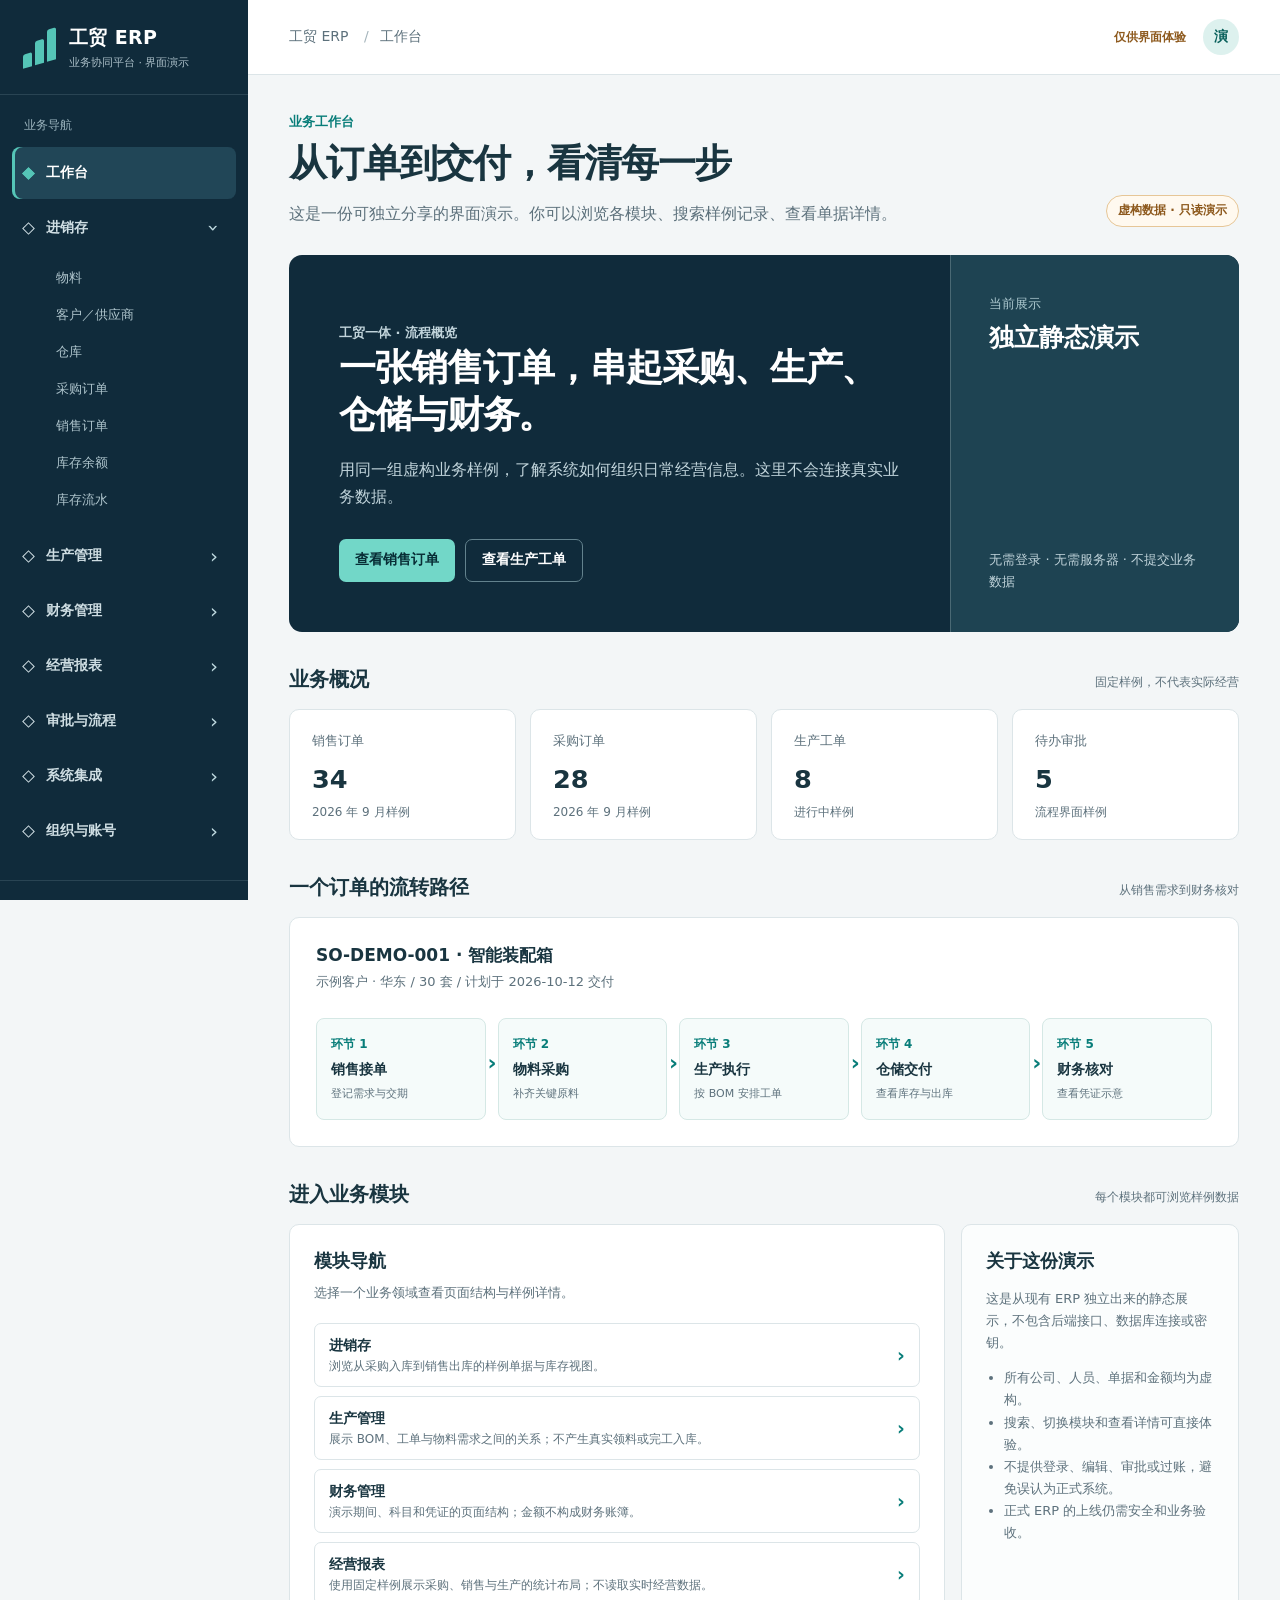
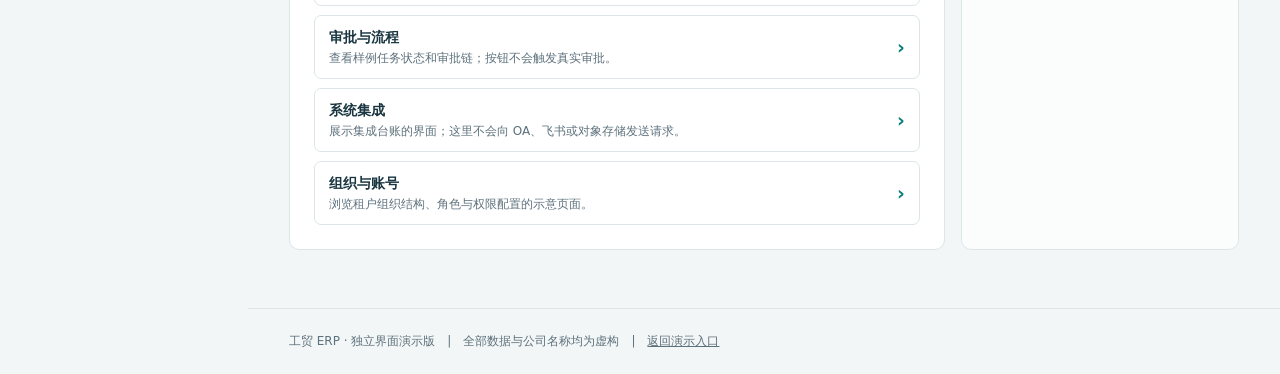
==== commit e2d6e318: "Revert formal-style demo update for app.html" ====
--- a/app.html
+++ b/app.html
@@ -8,38 +8,39 @@
     <meta name="theme-color" content="#102b3b" />
     <title>工贸 ERP · 界面演示</title>
     <link rel="stylesheet" href="./styles.css" />
-    <link rel="stylesheet" href="./formal-base.css" />
-    <link rel="stylesheet" href="./demo-overrides.css" />
     <script src="./app.js" defer></script>
   </head>
   <body>
     <a class="skip-link" href="#main-content">跳转到主内容</a>
-    <div class="app-layout">
-      <aside class="app-sidebar" id="sidebar" aria-label="主导航">
+    <div class="site-shell">
+      <aside class="sidebar" id="sidebar" aria-label="业务导航">
         <a class="brand" href="#/home" aria-label="工贸 ERP 演示工作台">
-          <span class="brand-mark" aria-hidden="true"><span></span><span></span><span></span></span>
-          <span><strong>工贸 ERP</strong><small>业务协同平台</small></span>
+          <span class="brand-mark" aria-hidden="true"><i></i><i></i><i></i></span>
+          <span><strong>工贸 ERP</strong><small>业务协同平台 · 界面演示</small></span>
         </a>
-        <p class="nav-caption">业务导航</p>
-        <nav class="main-nav" id="nav" aria-label="业务导航"></nav>
-        <div class="sidebar-foot">
-          <div class="environment-badge"><span class="environment-dot" aria-hidden="true"></span> 演示环境</div>
-          <p>正式版页面结构 · 虚构样例数据 · 不提交业务操作。</p>
+        <div class="sidebar-inner">
+          <p class="nav-caption">业务导航</p>
+          <nav id="nav" aria-label="模块导航"></nav>
+        </div>
+        <div class="sidebar-note">
+          <span class="demo-light" aria-hidden="true"></span><strong>独立演示版</strong>
+          <p>只展示虚构数据；不会访问正式 ERP，也不会保存业务操作。</p>
         </div>
       </aside>
 
-      <div class="app-main">
-        <header class="app-header">
-          <button class="mobile-menu" id="mobile-menu" type="button" aria-label="打开导航" aria-controls="sidebar" aria-expanded="false">菜单</button>
-          <div class="header-location" id="breadcrumb" aria-label="当前位置">工贸 ERP <span>/</span> 工作台</div>
-          <div class="header-user">
-            <span class="tenant-label">租户 演示</span>
-            <span class="user-avatar" aria-hidden="true">演</span>
-            <span class="user-name">演示访客</span>
-            <a class="header-logout" href="./index.html">退出</a>
+      <div class="main-column">
+        <header class="topbar">
+          <button class="mobile-menu" id="mobile-menu" type="button" aria-label="打开业务导航" aria-controls="sidebar" aria-expanded="false">
+            <span></span><span></span><span></span>
+          </button>
+          <div class="breadcrumb" id="breadcrumb" aria-label="当前位置">工贸 ERP <span>/</span> 工作台</div>
+          <div class="topbar-right">
+            <span class="topbar-demo">仅供界面体验</span>
+            <span class="avatar" aria-label="演示用户">演</span>
           </div>
         </header>
         <main id="main-content" tabindex="-1"></main>
+        <footer class="site-footer">工贸 ERP · 独立界面演示版　|　全部数据与公司名称均为虚构　|　<a href="./index.html">返回演示入口</a></footer>
       </div>
     </div>
     <button class="nav-backdrop" id="nav-backdrop" type="button" aria-label="关闭业务导航" hidden></button>
